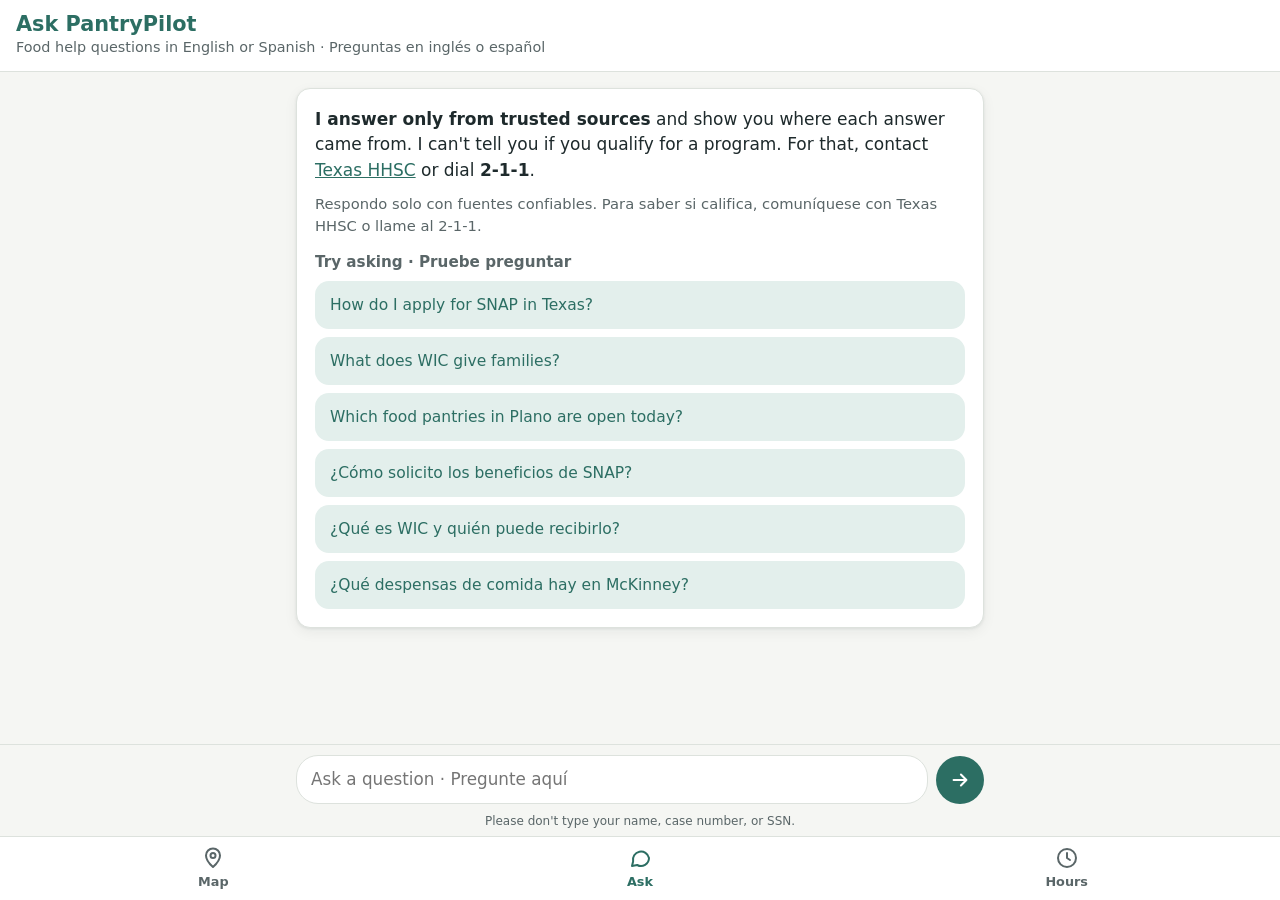
==== frontend/ask.html @ 0545ffb8 "PantryPilot AI evaluation" ====
<!DOCTYPE html>
<html lang="en">
<head>
  <meta charset="UTF-8">
  <meta name="viewport" content="width=device-width, initial-scale=1">
  <title>Ask · PantryPilot</title>
  <meta name="description" content="Ask questions about SNAP, WIC, school meals, and food pantries in English or Spanish.">
  <link rel="icon" href="data:image/svg+xml,%3Csvg xmlns='http://www.w3.org/2000/svg' viewBox='0 0 32 32'%3E%3Ccircle cx='16' cy='16' r='14' fill='%232c6e63'/%3E%3Ccircle cx='16' cy='16' r='6' fill='white'/%3E%3C/svg%3E">
  <link rel="stylesheet" href="style.css">
  <link rel="stylesheet" href="ask.css">
</head>
<body class="ask-page">
  <header class="topbar">
    <div class="brand">
      <h1>Ask PantryPilot</h1>
      <p>Food help questions in English or Spanish · Preguntas en inglés o español</p>
    </div>
  </header>

  <main class="chat">
    <section class="card intro" id="intro">
      <p><strong>I answer only from trusted sources</strong> and show you where each answer came from.
        I can't tell you if you qualify for a program. For that, contact
        <a href="https://www.yourtexasbenefits.com" target="_blank" rel="noopener">Texas HHSC</a> or dial <strong>2-1-1</strong>.</p>
      <p lang="es" class="intro-es">Respondo solo con fuentes confiables. Para saber si califica, comuníquese con Texas HHSC o llame al 2-1-1.</p>

      <h2>Try asking · Pruebe preguntar</h2>
      <div class="starters">
        <button type="button" class="starter">How do I apply for SNAP in Texas?</button>
        <button type="button" class="starter">What does WIC give families?</button>
        <button type="button" class="starter">Which food pantries in Plano are open today?</button>
        <button type="button" class="starter" lang="es">¿Cómo solicito los beneficios de SNAP?</button>
        <button type="button" class="starter" lang="es">¿Qué es WIC y quién puede recibirlo?</button>
        <button type="button" class="starter" lang="es">¿Qué despensas de comida hay en McKinney?</button>
      </div>
    </section>

    <ol id="messages" class="messages" role="log" aria-live="polite" aria-label="Conversation"></ol>
  </main>

  <form id="composer" class="composer">
    <label for="question" class="visually-hidden">Your question</label>
    <textarea id="question" rows="1" maxlength="500" required
              placeholder="Ask a question · Pregunte aquí"></textarea>
    <button type="submit" id="send" class="send" aria-label="Send question">
      <svg viewBox="0 0 24 24" fill="none" stroke="currentColor" stroke-width="2.2" stroke-linecap="round" stroke-linejoin="round" aria-hidden="true"><path d="M5 12h14M13 6l6 6-6 6"/></svg>
    </button>
    <p class="composer-note">Please don't type your name, case number, or SSN.</p>
  </form>

  <nav class="bottom-nav" aria-label="Main">
    <a href="/">
      <svg viewBox="0 0 24 24" fill="none" stroke="currentColor" stroke-width="2" stroke-linecap="round" stroke-linejoin="round" aria-hidden="true"><path d="M12 21s-7-6.2-7-11.5a7 7 0 0 1 14 0C19 14.8 12 21 12 21z"/><circle cx="12" cy="9.5" r="2.5"/></svg>
      Map
    </a>
    <a href="ask.html" aria-current="page">
      <svg viewBox="0 0 24 24" fill="none" stroke="currentColor" stroke-width="2" stroke-linecap="round" stroke-linejoin="round" aria-hidden="true"><path d="M21 12a8 8 0 0 1-11.8 7L4 20l1.1-4.6A8 8 0 1 1 21 12z"/></svg>
      Ask
    </a>
    <a href="hours.html">
      <svg viewBox="0 0 24 24" fill="none" stroke="currentColor" stroke-width="2" stroke-linecap="round" stroke-linejoin="round" aria-hidden="true"><circle cx="12" cy="12" r="9"/><path d="M12 7v5l3 2"/></svg>
      Hours
    </a>
  </nav>

  <script src="ask.js"></script>
</body>
</html>
---- frontend/style.css ----
/* PantryPilot: mobile-first. Base styles are for phones; wider screens are at the bottom. */

:root {
  --bg: #f5f6f3;
  --surface: #ffffff;
  --text: #1e2a2c;
  --muted: #5a6668;
  --border: #dde2dd;
  --accent: #2c6e63;        /* calm teal for buttons and links */
  --accent-soft: #e3efec;

  /* Status colors: used for pins, dots, and labels */
  --open: #2e9b5f;
  --later: #e2a524;
  --appointment: #3a76c4;
  --closed: #8b9398;
  --unknown: #ffffff;

  --radius: 14px;
  --tap: 48px;              /* minimum size for anything you tap */
  --shadow: 0 1px 3px rgba(20, 35, 35, 0.08), 0 4px 14px rgba(20, 35, 35, 0.06);
}

* { box-sizing: border-box; }

/* The `hidden` attribute must win over any `display:` rule below. */
[hidden] { display: none !important; }

body {
  margin: 0;
  background: var(--bg);
  color: var(--text);
  font: 17px/1.5 system-ui, -apple-system, "Segoe UI", Roboto, sans-serif;
}

a { color: var(--accent); }

h1, h2, h3 { line-height: 1.2; margin: 0; }

.visually-hidden {
  position: absolute; width: 1px; height: 1px; overflow: hidden;
  clip: rect(0 0 0 0); white-space: nowrap;
}

:focus-visible { outline: 3px solid var(--accent); outline-offset: 2px; }

/* ---------- top bar ---------- */

.topbar {
  position: sticky; top: 0; z-index: 1000;   /* stays above the Leaflet map */
  background: var(--surface);
  border-bottom: 1px solid var(--border);
  padding: 12px 16px;
  display: grid; gap: 10px;
  grid-template-columns: minmax(0, 1fr);   /* lets rows shrink to the phone's width */
}

.brand h1 { font-size: 1.3rem; color: var(--accent); }
.brand p { margin: 0; font-size: 0.9rem; color: var(--muted); }

.search { display: flex; gap: 8px; }

.search input {
  flex: 1; min-width: 0;
  height: var(--tap);
  padding: 0 14px;
  font-size: 1.05rem;         /* 16px+ stops iPhones from zooming in on focus */
  border: 1.5px solid var(--border);
  border-radius: var(--radius);
  background: var(--surface);
  color: var(--text);
}
.search input:focus { border-color: var(--accent); outline: none; box-shadow: 0 0 0 3px var(--accent-soft); }

.btn {
  height: var(--tap);
  padding: 0 14px;
  font: inherit; font-weight: 600;
  border: 1.5px solid var(--border);
  border-radius: var(--radius);
  background: var(--surface);
  color: var(--text);
  cursor: pointer;
  white-space: nowrap;
}
.btn:hover { border-color: var(--accent); }
.btn-primary { background: var(--accent); border-color: var(--accent); color: #fff; }
.btn-primary:hover { background: #245c53; }

.filters {
  display: flex; gap: 8px;
  overflow-x: auto;                 /* chips scroll sideways on small phones */
  scrollbar-width: none;
  margin: 0 -16px; padding: 2px 16px;
}
.filters::-webkit-scrollbar { display: none; }

.chip {
  flex: none;
  min-height: 44px;
  padding: 0 16px;
  font: inherit; font-size: 0.95rem; font-weight: 600;
  border: 1.5px solid var(--border);
  border-radius: 999px;
  background: var(--surface);
  color: var(--text);
  cursor: pointer;
}
.chip[aria-pressed="true"] {
  background: var(--accent-soft);
  border-color: var(--accent);
  color: var(--accent);
}
.chip[aria-pressed="true"]::before { content: "✓ "; }

/* ---------- map ---------- */

/* `isolation` keeps Leaflet's own z-index layers inside the map,
   so they can't float over the sticky top bar when you scroll. */
.map-wrap { position: relative; isolation: isolate; }

#map {
  height: 45vh;
  min-height: 280px;
  background: #e8ebe6;
}

.legend {
  position: absolute; left: 10px; bottom: 10px; z-index: 500;
  list-style: none; margin: 0; padding: 8px 10px;
  background: rgba(255, 255, 255, 0.95);
  border-radius: 10px;
  box-shadow: var(--shadow);
  font-size: 0.8rem;
  display: grid; grid-template-columns: auto auto; gap: 2px 12px;
}
.legend li { display: flex; align-items: center; gap: 6px; }

.dot {
  display: inline-block; flex: none;
  width: 12px; height: 12px; border-radius: 50%;
  border: 2px solid rgba(0, 0, 0, 0.15);
}
.dot.open { background: var(--open); }
.dot.later_today { background: var(--later); }
.dot.appointment { background: var(--appointment); }
.dot.closed { background: var(--closed); }
.dot.unknown { background: var(--unknown); border: 2px dashed var(--closed); }

/* ---------- sidebar: message, details card, list ---------- */

.sidebar { padding: 16px; display: grid; gap: 14px; align-content: start; }

.message:empty { display: none; }
.message {
  margin: 0; padding: 12px 14px;
  background: #fff7e6; border: 1px solid #f0d9a8; border-radius: var(--radius);
}

.card {
  background: var(--surface);
  border: 1px solid var(--border);
  border-radius: var(--radius);
  box-shadow: var(--shadow);
}

.details { padding: 18px; display: grid; gap: 14px; scroll-margin-top: 200px; }
.details:focus { outline: none; }

.details-head { display: flex; justify-content: space-between; align-items: start; gap: 12px; }
.details h3 { font-size: 1.25rem; }
.details .address { margin: 4px 0 0; color: var(--muted); }

.close {
  flex: none;
  width: var(--tap); height: var(--tap);
  margin: -8px -8px 0 0;
  border: none; border-radius: 50%;
  background: transparent; color: var(--muted);
  font-size: 1.6rem; line-height: 1; cursor: pointer;
}
.close:hover { background: var(--bg); }

.details h4 {
  margin: 0 0 4px;
  font-size: 0.8rem; text-transform: uppercase; letter-spacing: 0.05em;
  color: var(--muted);
}
.details ul { margin: 0; padding-left: 20px; }
.details p { margin: 0; }
.listed-as { color: var(--muted); font-size: 0.92rem; margin-top: 4px !important; }

.actions { display: grid; grid-template-columns: 1fr 1fr; gap: 10px; }
.actions .btn {
  display: flex; align-items: center; justify-content: center;
  height: 52px; text-decoration: none;
}
.actions .btn:only-child { grid-column: 1 / -1; }

.verified { font-size: 0.88rem; color: var(--muted); }

.status {
  display: inline-flex; align-items: center; gap: 6px;
  font-size: 0.88rem; font-weight: 600;
}

.list-heading { display: flex; align-items: baseline; gap: 8px; font-size: 1.1rem; margin-top: 4px; }
.count { color: var(--muted); font-weight: 400; font-size: 0.95rem; }

.list { list-style: none; margin: 0; padding: 0; display: grid; gap: 10px; }

.list-item {
  width: 100%;
  display: grid; grid-template-columns: 1fr auto; gap: 4px 12px;
  padding: 14px 16px;
  text-align: left; font: inherit; color: inherit;
  background: var(--surface);
  border: 1.5px solid var(--border);
  border-radius: var(--radius);
  cursor: pointer;
}
.list-item:hover { border-color: var(--accent); }
.list-item[aria-current="true"] { border-color: var(--accent); background: var(--accent-soft); }
.list-item .name { font-weight: 600; }
.list-item .distance { font-weight: 600; color: var(--accent); white-space: nowrap; }
.list-item .sub { grid-column: 1 / -1; font-size: 0.9rem; color: var(--muted); }
.list-item .status { grid-column: 1 / -1; }

.empty { color: var(--muted); padding: 8px 0; }

.footnote { font-size: 0.8rem; color: var(--muted); margin: 8px 0 24px; }

/* ---------- wider screens: map on the left, list on the right ---------- */

@media (min-width: 900px) {
  /* Map page = top bar + map/list + nav. The layout takes whatever height is left,
     so it still fits if the top bar grows (e.g. filter chips wrap to 2 lines). */
  body.map-page { height: 100vh; display: flex; flex-direction: column; padding-bottom: 0; }
  .layout { flex: 1; min-height: 0; }

  .map-page .topbar {
    grid-template-columns: auto minmax(320px, 440px) 1fr;
    align-items: center; gap: 20px;
    padding: 12px 20px;
  }
  .filters { margin: 0; padding: 2px 0; flex-wrap: wrap; }

  .layout {
    display: grid;
    grid-template-columns: 1fr 420px;
  }
  #map { height: 100%; }
  .sidebar { overflow-y: auto; border-left: 1px solid var(--border); }
}

/* ---------- bottom navigation (every page) ---------- */

/* Phones: fixed to the bottom of the screen, where thumbs reach.
   The body gets matching padding so the nav never covers content. */
body { padding-bottom: calc(64px + env(safe-area-inset-bottom)); }

.bottom-nav {
  position: fixed; left: 0; right: 0; bottom: 0; z-index: 1100;
  display: grid; grid-template-columns: repeat(3, 1fr);
  height: calc(64px + env(safe-area-inset-bottom));
  padding-bottom: env(safe-area-inset-bottom);   /* room for the iPhone home bar */
  background: var(--surface);
  border-top: 1px solid var(--border);
}

.bottom-nav a {
  display: flex; flex-direction: column; align-items: center; justify-content: center; gap: 2px;
  font-size: 0.8rem; font-weight: 600;
  color: var(--muted);
  text-decoration: none;
}
.bottom-nav svg { width: 24px; height: 24px; }
.bottom-nav a[aria-current="page"] { color: var(--accent); }
.bottom-nav a:hover { color: var(--accent); }

/* Map page on desktop: the nav sits in the page flow under the map instead. */
@media (min-width: 900px) {
  .map-page .bottom-nav { position: static; flex: none; }
}

/* ---------- simple single-column pages (Hours, Ask) ---------- */

.page {
  max-width: 640px;
  margin: 0 auto;
  padding: 16px;
  display: grid; gap: 16px;
}
.page .card { padding: 18px; }
.page h2 { font-size: 1.1rem; margin-bottom: 12px; }
---- frontend/ask.css ----
/* Ask page: a simple chat. Shared colors, top bar, and bottom nav come from style.css. */

/* Room at the bottom for the composer (~92px) + the bottom nav (64px). */
.ask-page { padding-bottom: calc(160px + env(safe-area-inset-bottom)); }

.chat {
  max-width: 720px;
  margin: 0 auto;
  padding: 16px;
  display: grid; gap: 16px;
}

/* ---------- intro + starter questions ---------- */

.intro { padding: 18px; display: grid; gap: 10px; }
.intro p { margin: 0; }
.intro-es { color: var(--muted); font-size: 0.92rem; }
.intro h2 { font-size: 0.95rem; margin-top: 6px; color: var(--muted); font-weight: 600; }

.starters { display: grid; gap: 8px; }
.starter {
  min-height: var(--tap);
  padding: 10px 14px;
  text-align: left;
  font: inherit; font-size: 0.97rem;
  color: var(--accent);
  background: var(--accent-soft);
  border: 1.5px solid transparent;
  border-radius: var(--radius);
  cursor: pointer;
}
.starter:hover { border-color: var(--accent); }

/* ---------- messages ---------- */

.messages { list-style: none; margin: 0; padding: 0; display: grid; gap: 12px; }

.msg { display: flex; }
.msg.user { justify-content: flex-end; }

.bubble {
  max-width: 88%;
  padding: 12px 15px;
  border-radius: 18px;
  white-space: pre-line;      /* keep the line breaks in answers */
  overflow-wrap: anywhere;
}
.user .bubble { background: var(--accent); color: #fff; border-bottom-right-radius: 6px; }
.assistant .bubble {
  background: var(--surface);
  border: 1px solid var(--border);
  border-bottom-left-radius: 6px;
  box-shadow: var(--shadow);
}
.error .bubble { background: #fff7e6; border: 1px solid #f0d9a8; }

.sources {
  margin: 12px 0 0; padding: 10px 0 0;
  border-top: 1px solid var(--border);
  list-style: none;
  display: grid; gap: 6px;
  white-space: normal;
  font-size: 0.88rem;
}
.sources-label { font-size: 0.75rem; font-weight: 700; text-transform: uppercase; letter-spacing: 0.05em; color: var(--muted); }
.sources a { display: inline-flex; gap: 6px; align-items: baseline; }
.sources .num {
  flex: none;
  display: inline-grid; place-items: center;
  width: 20px; height: 20px; border-radius: 50%;
  background: var(--accent-soft); color: var(--accent);
  font-size: 0.75rem; font-weight: 700;
}

/* "Looking through sources…" dots */
.thinking { display: inline-flex; gap: 5px; padding: 4px 0; }
.thinking span {
  width: 8px; height: 8px; border-radius: 50%;
  background: var(--muted);
  animation: blink 1.2s infinite ease-in-out;
}
.thinking span:nth-child(2) { animation-delay: 0.2s; }
.thinking span:nth-child(3) { animation-delay: 0.4s; }
@keyframes blink { 0%, 80%, 100% { opacity: 0.25; } 40% { opacity: 1; } }
@media (prefers-reduced-motion: reduce) { .thinking span { animation: none; opacity: 0.6; } }

/* ---------- composer (sits just above the bottom nav) ---------- */

.composer {
  position: fixed; left: 0; right: 0; z-index: 1050;
  bottom: calc(64px + env(safe-area-inset-bottom));
  display: grid; grid-template-columns: 1fr auto; gap: 8px; align-items: end;
  padding: 10px max(16px, calc((100vw - 720px) / 2 + 16px)) 6px;
  background: var(--bg);
  border-top: 1px solid var(--border);
}
.composer textarea {
  resize: none;
  overflow-y: hidden;          /* ask.js turns scrolling on only past max-height */
  min-height: var(--tap); max-height: 140px;
  padding: 12px 14px;
  font: inherit; font-size: 1.05rem; line-height: 1.35;
  color: var(--text);
  background: var(--surface);
  border: 1.5px solid var(--border);
  border-radius: 22px;
}
.composer textarea:focus { outline: none; border-color: var(--accent); box-shadow: 0 0 0 3px var(--accent-soft); }

.send {
  width: var(--tap); height: var(--tap);
  display: grid; place-items: center;
  border: none; border-radius: 50%;
  background: var(--accent); color: #fff;
  cursor: pointer;
}
.send svg { width: 22px; height: 22px; }
.send:disabled { opacity: 0.5; cursor: wait; }

.composer-note { grid-column: 1 / -1; margin: 0; font-size: 0.75rem; color: var(--muted); text-align: center; }
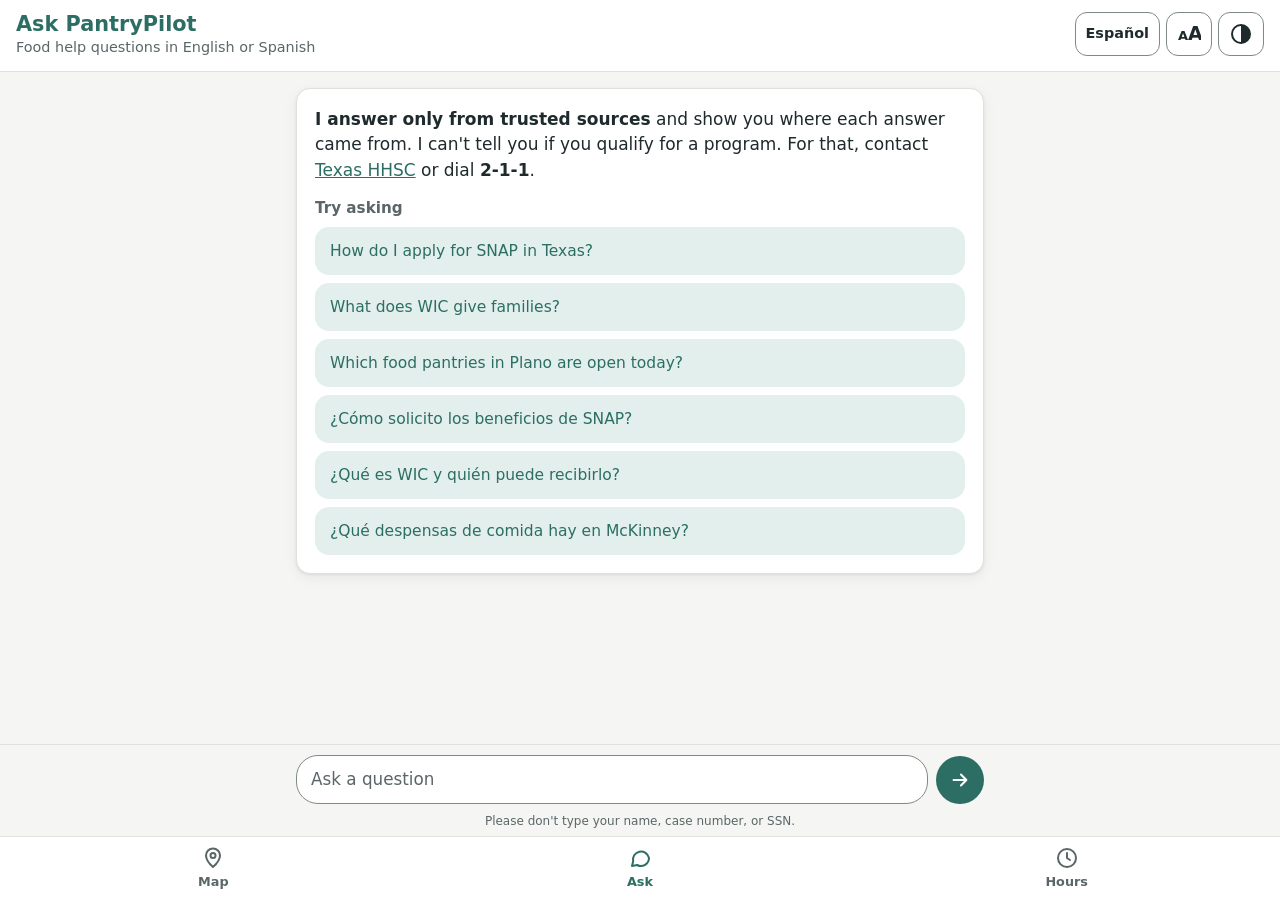
==== commit 863a7d68: "PantryPilot competition submission Co-Authored-By: Claude Opus 5.5 <noreply@anthropic.com>" ====
--- a/frontend/ask.html
+++ b/frontend/ask.html
@@ -3,63 +3,62 @@
 <head>
   <meta charset="UTF-8">
   <meta name="viewport" content="width=device-width, initial-scale=1">
-  <title>Ask · PantryPilot</title>
+  <title data-i18n="ask.pageTitle">Ask · PantryPilot</title>
   <meta name="description" content="Ask questions about SNAP, WIC, school meals, and food pantries in English or Spanish.">
-  <link rel="icon" href="data:image/svg+xml,%3Csvg xmlns='http://www.w3.org/2000/svg' viewBox='0 0 32 32'%3E%3Ccircle cx='16' cy='16' r='14' fill='%232c6e63'/%3E%3Ccircle cx='16' cy='16' r='6' fill='white'/%3E%3C/svg%3E">
+  <meta name="theme-color" content="#2c6e63">
+  <link rel="manifest" href="manifest.json">
+  <link rel="icon" href="icons/icon.svg" type="image/svg+xml">
+  <link rel="apple-touch-icon" href="icons/apple-touch-icon.png">
   <link rel="stylesheet" href="style.css">
   <link rel="stylesheet" href="ask.css">
+  <script src="i18n.js"></script>
+  <script src="settings.js"></script>
 </head>
 <body class="ask-page">
   <header class="topbar">
-    <div class="brand">
-      <h1>Ask PantryPilot</h1>
-      <p>Food help questions in English or Spanish · Preguntas en inglés o español</p>
+    <div class="brand-row">
+      <div class="brand">
+        <h1 data-i18n="ask.title">Ask PantryPilot</h1>
+        <p data-i18n="ask.tagline">Food help questions in English or Spanish</p>
+      </div>
+      <div id="prefs" class="prefs"></div>
     </div>
   </header>
 
-  <main class="chat">
-    <section class="card intro" id="intro">
-      <p><strong>I answer only from trusted sources</strong> and show you where each answer came from.
-        I can't tell you if you qualify for a program. For that, contact
-        <a href="https://www.yourtexasbenefits.com" target="_blank" rel="noopener">Texas HHSC</a> or dial <strong>2-1-1</strong>.</p>
-      <p lang="es" class="intro-es">Respondo solo con fuentes confiables. Para saber si califica, comuníquese con Texas HHSC o llame al 2-1-1.</p>
+  <main class="chat" id="main">
+    <section class="card intro" id="intro" aria-labelledby="try-asking">
+      <p data-i18n-html="ask.intro"><strong>I answer only from trusted sources</strong> and show you where each answer came from.</p>
 
-      <h2>Try asking · Pruebe preguntar</h2>
-      <div class="starters">
-        <button type="button" class="starter">How do I apply for SNAP in Texas?</button>
-        <button type="button" class="starter">What does WIC give families?</button>
-        <button type="button" class="starter">Which food pantries in Plano are open today?</button>
-        <button type="button" class="starter" lang="es">¿Cómo solicito los beneficios de SNAP?</button>
-        <button type="button" class="starter" lang="es">¿Qué es WIC y quién puede recibirlo?</button>
-        <button type="button" class="starter" lang="es">¿Qué despensas de comida hay en McKinney?</button>
-      </div>
+      <h2 id="try-asking" data-i18n="ask.tryAsking">Try asking</h2>
+      <div class="starters" id="starters"></div>
     </section>
 
-    <ol id="messages" class="messages" role="log" aria-live="polite" aria-label="Conversation"></ol>
+    <ol id="messages" class="messages" role="log" aria-live="polite" aria-label="Conversation"
+        data-i18n-attr="aria-label:ask.conversation"></ol>
   </main>
 
   <form id="composer" class="composer">
-    <label for="question" class="visually-hidden">Your question</label>
-    <textarea id="question" rows="1" maxlength="500" required
-              placeholder="Ask a question · Pregunte aquí"></textarea>
-    <button type="submit" id="send" class="send" aria-label="Send question">
+    <label for="question" class="visually-hidden" data-i18n="ask.questionLabel">Your question</label>
+    <textarea id="question" rows="1" maxlength="500" required aria-describedby="composer-note"
+              placeholder="Ask a question" data-i18n-attr="placeholder:ask.placeholder"></textarea>
+    <button type="submit" id="send" class="send" aria-label="Send question" data-i18n-attr="aria-label:ask.send; title:ask.send">
       <svg viewBox="0 0 24 24" fill="none" stroke="currentColor" stroke-width="2.2" stroke-linecap="round" stroke-linejoin="round" aria-hidden="true"><path d="M5 12h14M13 6l6 6-6 6"/></svg>
     </button>
-    <p class="composer-note">Please don't type your name, case number, or SSN.</p>
+    <p class="composer-note" id="composer-note" data-i18n="ask.note">Please don't type your name, case number, or SSN.</p>
   </form>
 
-  <nav class="bottom-nav" aria-label="Main">
+  <nav class="bottom-nav" aria-label="Main" data-i18n-attr="aria-label:nav.label">
     <a href="/">
       <svg viewBox="0 0 24 24" fill="none" stroke="currentColor" stroke-width="2" stroke-linecap="round" stroke-linejoin="round" aria-hidden="true"><path d="M12 21s-7-6.2-7-11.5a7 7 0 0 1 14 0C19 14.8 12 21 12 21z"/><circle cx="12" cy="9.5" r="2.5"/></svg>
-      Map
+      <span data-i18n="nav.map">Map</span>
     </a>
     <a href="ask.html" aria-current="page">
       <svg viewBox="0 0 24 24" fill="none" stroke="currentColor" stroke-width="2" stroke-linecap="round" stroke-linejoin="round" aria-hidden="true"><path d="M21 12a8 8 0 0 1-11.8 7L4 20l1.1-4.6A8 8 0 1 1 21 12z"/></svg>
-      Ask
+      <span data-i18n="nav.ask">Ask</span>
     </a>
     <a href="hours.html">
       <svg viewBox="0 0 24 24" fill="none" stroke="currentColor" stroke-width="2" stroke-linecap="round" stroke-linejoin="round" aria-hidden="true"><circle cx="12" cy="12" r="9"/><path d="M12 7v5l3 2"/></svg>
-      Hours
+      <span data-i18n="nav.hours">Hours</span>
     </a>
   </nav>
 
--- a/frontend/style.css
+++ b/frontend/style.css
@@ -5,15 +5,19 @@
   --surface: #ffffff;
   --text: #1e2a2c;
   --muted: #5a6668;
-  --border: #dde2dd;
+  --border: #dde2dd;         /* decorative lines (cards, dividers) */
+  --control-border: #7f8a87; /* outlines of things you type in or tap: 3:1 contrast (WCAG 1.4.11) */
   --accent: #2c6e63;        /* calm teal for buttons and links */
   --accent-soft: #e3efec;
-
-  /* Status colors: used for pins, dots, and labels */
+  --error: #b3261e;
+  --notice-bg: #fff7e6;
+  --notice-border: #c27c0e;
+
+  /* Status colors: used for pins, dots, and labels. Each is 3:1+ against white. */
   --open: #2e9b5f;
-  --later: #e2a524;
+  --later: #c27c0e;
   --appointment: #3a76c4;
-  --closed: #8b9398;
+  --closed: #737c83;
   --unknown: #ffffff;
 
   --radius: 14px;
@@ -26,12 +30,17 @@
 /* The `hidden` attribute must win over any `display:` rule below. */
 [hidden] { display: none !important; }
 
+/* All sizes use rem, so "Larger text" only has to change this one number. */
+html { font-size: 100%; }
+
 body {
   margin: 0;
   background: var(--bg);
   color: var(--text);
-  font: 17px/1.5 system-ui, -apple-system, "Segoe UI", Roboto, sans-serif;
-}
+  font: 1.0625rem/1.5 system-ui, -apple-system, "Segoe UI", Roboto, sans-serif;
+}
+
+::placeholder { color: var(--muted); opacity: 1; }
 
 a { color: var(--accent); }
 
@@ -65,7 +74,7 @@
   height: var(--tap);
   padding: 0 14px;
   font-size: 1.05rem;         /* 16px+ stops iPhones from zooming in on focus */
-  border: 1.5px solid var(--border);
+  border: 1.5px solid var(--control-border);
   border-radius: var(--radius);
   background: var(--surface);
   color: var(--text);
@@ -76,7 +85,7 @@
   height: var(--tap);
   padding: 0 14px;
   font: inherit; font-weight: 600;
-  border: 1.5px solid var(--border);
+  border: 1.5px solid var(--control-border);
   border-radius: var(--radius);
   background: var(--surface);
   color: var(--text);
@@ -85,7 +94,7 @@
 }
 .btn:hover { border-color: var(--accent); }
 .btn-primary { background: var(--accent); border-color: var(--accent); color: #fff; }
-.btn-primary:hover { background: #245c53; }
+.btn-primary:hover { filter: brightness(0.88); }
 
 .filters {
   display: flex; gap: 8px;
@@ -100,7 +109,7 @@
   min-height: 44px;
   padding: 0 16px;
   font: inherit; font-size: 0.95rem; font-weight: 600;
-  border: 1.5px solid var(--border);
+  border: 1.5px solid var(--control-border);
   border-radius: 999px;
   background: var(--surface);
   color: var(--text);
@@ -154,7 +163,7 @@
 .message:empty { display: none; }
 .message {
   margin: 0; padding: 12px 14px;
-  background: #fff7e6; border: 1px solid #f0d9a8; border-radius: var(--radius);
+  background: var(--notice-bg); border: 1.5px solid var(--notice-border); border-radius: var(--radius);
 }
 
 .card {
@@ -215,7 +224,7 @@
   padding: 14px 16px;
   text-align: left; font: inherit; color: inherit;
   background: var(--surface);
-  border: 1.5px solid var(--border);
+  border: 1.5px solid var(--control-border);
   border-radius: var(--radius);
   cursor: pointer;
 }
@@ -293,3 +302,77 @@
 }
 .page .card { padding: 18px; }
 .page h2 { font-size: 1.1rem; margin-bottom: 12px; }
+
+/* ---------- top-bar layout: title on the left, display settings on the right ---------- */
+
+/* If the title gets too narrow (larger text, longer Spanish words), the buttons wrap below it. */
+.brand-row { display: flex; flex-wrap: wrap; justify-content: space-between; align-items: flex-start; gap: 10px 12px; }
+.brand-row .brand { min-width: 0; flex: 1 1 9rem; }
+
+.prefs { display: flex; gap: 6px; flex: none; }
+.pref {
+  min-width: 44px; height: 44px;           /* 44px+ touch targets */
+  padding: 0 10px;
+  display: inline-flex; align-items: center; justify-content: center;
+  font: inherit; font-size: 0.9rem; font-weight: 700;
+  color: var(--text);
+  background: var(--surface);
+  border: 1.5px solid var(--control-border);
+  border-radius: 12px;
+  cursor: pointer;
+}
+.pref svg { width: 24px; height: 24px; }
+.pref:hover { border-color: var(--accent); }
+.pref[aria-pressed="true"] { background: var(--accent); border-color: var(--accent); color: #fff; }
+
+/* ---------- keyboard ---------- */
+
+/* Hidden until a keyboard user presses Tab; then it appears at the top of the page. */
+.skip-link {
+  position: absolute; left: 8px; top: -100px; z-index: 3000;
+  padding: 12px 16px;
+  background: var(--accent); color: #fff;
+  font-weight: 700; text-decoration: none;
+  border-radius: 10px;
+}
+.skip-link:focus { top: 8px; }
+
+/* <main> receives focus from the skip link; no outline needed for that. */
+main:focus { outline: none; }
+
+/* ---------- larger text ---------- */
+
+html.large-text { font-size: 125%; }
+html.large-text .ask-page { padding-bottom: calc(190px + env(safe-area-inset-bottom)); }
+
+/* ---------- high contrast (every text pair is 7:1 or better: WCAG AAA) ---------- */
+
+html.high-contrast {
+  --bg: #ffffff;
+  --surface: #ffffff;
+  --text: #000000;
+  --muted: #2b3133;
+  --border: #000000;
+  --control-border: #000000;
+  --accent: #0a4a40;
+  --accent-soft: #d7ece7;
+  --error: #8c1d18;
+  --notice-bg: #ffffff;
+  --notice-border: #000000;
+  --open: #11663a;
+  --later: #8a5300;
+  --appointment: #1b4a8c;
+  --closed: #3f474b;
+  --shadow: none;
+}
+html.high-contrast a { text-decoration: underline; text-decoration-thickness: 2px; }
+html.high-contrast .card,
+html.high-contrast .list-item,
+html.high-contrast .assistant .bubble,
+html.high-contrast .legend { border: 2px solid #000; }
+html.high-contrast .topbar,
+html.high-contrast .bottom-nav { border-color: #000; border-width: 2px; }
+html.high-contrast .dot { border: 2px solid #000; }
+html.high-contrast .dot.unknown { border-style: dashed; }
+/* A two-color focus ring shows up on both light and dark backgrounds. */
+html.high-contrast :focus-visible { outline: 4px solid #000; outline-offset: 2px; box-shadow: 0 0 0 7px #ffd400; }
--- a/frontend/ask.css
+++ b/frontend/ask.css
@@ -52,7 +52,7 @@
   border-bottom-left-radius: 6px;
   box-shadow: var(--shadow);
 }
-.error .bubble { background: #fff7e6; border: 1px solid #f0d9a8; }
+.error .bubble { background: var(--notice-bg); border: 1.5px solid var(--notice-border); }
 
 .sources {
   margin: 12px 0 0; padding: 10px 0 0;
@@ -102,7 +102,7 @@
   font: inherit; font-size: 1.05rem; line-height: 1.35;
   color: var(--text);
   background: var(--surface);
-  border: 1.5px solid var(--border);
+  border: 1.5px solid var(--control-border);
   border-radius: 22px;
 }
 .composer textarea:focus { outline: none; border-color: var(--accent); box-shadow: 0 0 0 3px var(--accent-soft); }
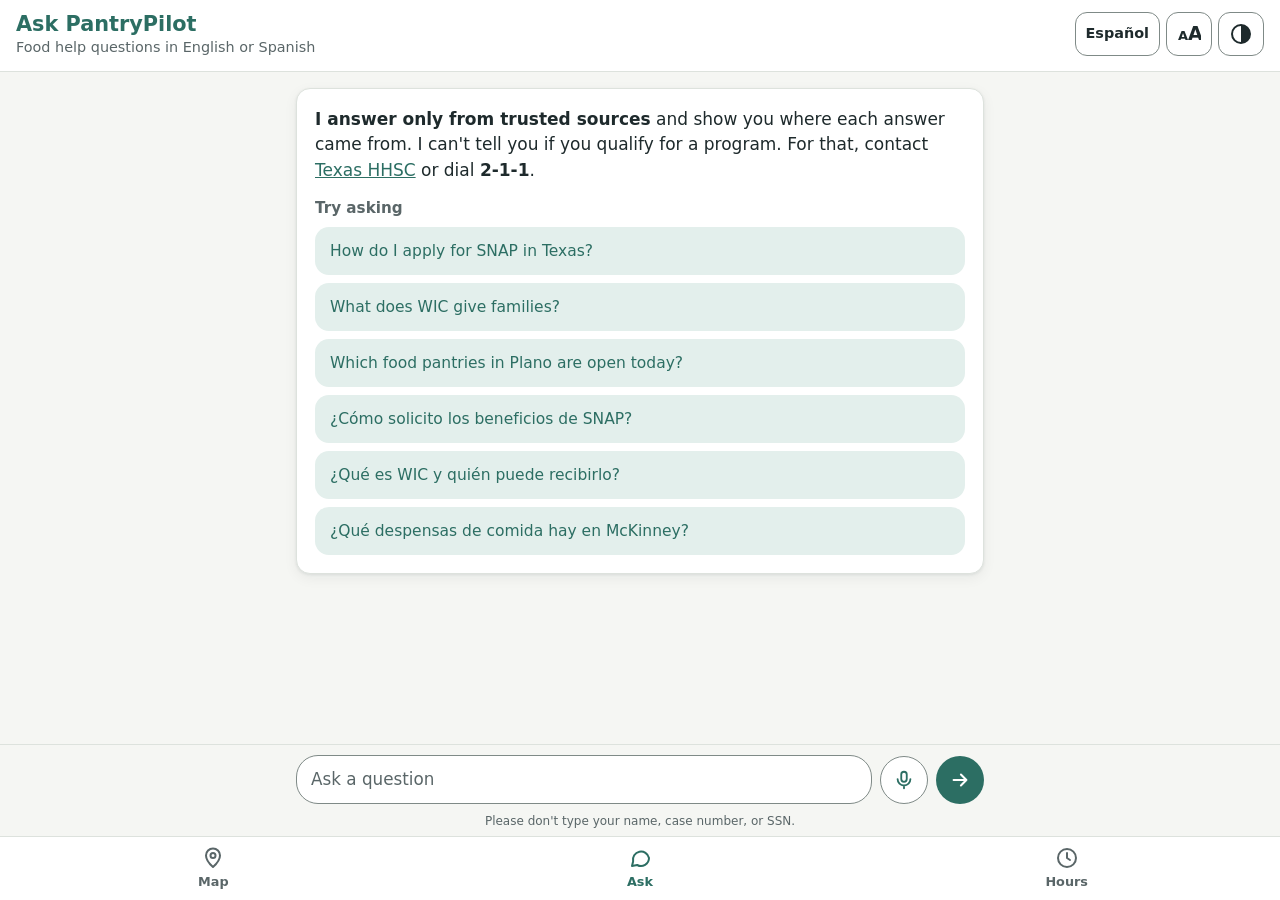
==== commit 59b95c6e: "Ask: follow-ups, pantry Call/Directions, suggested questions, voice and read-aloud Ideas from Simpli" ====
--- a/frontend/ask.html
+++ b/frontend/ask.html
@@ -41,10 +41,15 @@
     <label for="question" class="visually-hidden" data-i18n="ask.questionLabel">Your question</label>
     <textarea id="question" rows="1" maxlength="500" required aria-describedby="composer-note"
               placeholder="Ask a question" data-i18n-attr="placeholder:ask.placeholder"></textarea>
+    <button type="button" id="voice" class="voice" hidden aria-pressed="false"
+            aria-describedby="voice-note" data-i18n-attr="aria-label:ask.voice; title:ask.voice">
+      <svg viewBox="0 0 24 24" fill="none" stroke="currentColor" stroke-width="2" stroke-linecap="round" stroke-linejoin="round" aria-hidden="true"><rect x="9" y="3" width="6" height="11" rx="3"/><path d="M5 11a7 7 0 0 0 14 0M12 18v3"/></svg>
+    </button>
     <button type="submit" id="send" class="send" aria-label="Send question" data-i18n-attr="aria-label:ask.send; title:ask.send">
       <svg viewBox="0 0 24 24" fill="none" stroke="currentColor" stroke-width="2.2" stroke-linecap="round" stroke-linejoin="round" aria-hidden="true"><path d="M5 12h14M13 6l6 6-6 6"/></svg>
     </button>
     <p class="composer-note" id="composer-note" data-i18n="ask.note">Please don't type your name, case number, or SSN.</p>
+    <p class="visually-hidden" id="voice-note" data-i18n="ask.voiceNote">Voice typing uses your browser's speech service.</p>
   </form>
 
   <nav class="bottom-nav" aria-label="Main" data-i18n-attr="aria-label:nav.label">
--- a/frontend/ask.css
+++ b/frontend/ask.css
@@ -89,7 +89,7 @@
 .composer {
   position: fixed; left: 0; right: 0; z-index: 1050;
   bottom: calc(64px + env(safe-area-inset-bottom));
-  display: grid; grid-template-columns: 1fr auto; gap: 8px; align-items: end;
+  display: grid; grid-template-columns: 1fr auto auto; gap: 8px; align-items: end;
   padding: 10px max(16px, calc((100vw - 720px) / 2 + 16px)) 6px;
   background: var(--bg);
   border-top: 1px solid var(--border);
@@ -118,3 +118,65 @@
 .send:disabled { opacity: 0.5; cursor: wait; }
 
 .composer-note { grid-column: 1 / -1; margin: 0; font-size: 0.75rem; color: var(--muted); text-align: center; }
+
+/* ---------- inline citations, official quotes, "How I found this" ---------- */
+
+.cite {
+  display: inline-grid; place-items: center;
+  min-width: 1.35em; height: 1.35em; padding: 0 0.3em; margin: 0 0.1em;
+  vertical-align: 0.15em;
+  font-size: 0.72em; font-weight: 700; text-decoration: none;
+  color: var(--accent); background: var(--accent-soft);
+  border-radius: 999px;
+}
+.cite:hover, .cite:focus-visible { background: var(--accent); color: #fff; }
+
+.sources li { scroll-margin-top: 120px; }
+.sources li:target { outline: 2px solid var(--accent); outline-offset: 3px; border-radius: 6px; }
+.quote {
+  margin: 4px 0 2px 26px; padding-left: 10px;
+  border-left: 3px solid var(--control-border);
+  color: var(--muted); font-size: 0.85rem; font-style: italic;
+  white-space: normal;
+}
+
+.how-found { margin-top: 10px; font-size: 0.85rem; color: var(--muted); white-space: normal; }
+.how-found summary { cursor: pointer; font-weight: 600; min-height: 32px; display: flex; align-items: center; }
+.how-found ul { margin: 4px 0 0; padding-left: 18px; }
+
+/* ---------- pantry actions, suggestions, listen, voice ---------- */
+
+.card-actions { display: flex; gap: 8px; margin: 6px 0 4px 26px; }
+.action {
+  display: inline-flex; align-items: center; min-height: 40px; padding: 0 14px;
+  font-weight: 700; font-size: 0.85rem; text-decoration: none;
+  color: var(--accent); background: var(--surface);
+  border: 1.5px solid var(--control-border); border-radius: 999px;
+}
+.action:hover { border-color: var(--accent); }
+
+.listen {
+  margin-top: 10px; min-height: 40px; padding: 0 14px;
+  font: inherit; font-size: 0.85rem; font-weight: 700;
+  color: var(--text); background: var(--surface);
+  border: 1.5px solid var(--control-border); border-radius: 999px; cursor: pointer;
+}
+.listen[aria-pressed="true"] { background: var(--accent); border-color: var(--accent); color: #fff; }
+
+.suggestions { margin-top: 12px; display: grid; gap: 6px; white-space: normal; }
+.suggestions-label { margin: 0; font-size: 0.75rem; font-weight: 700; text-transform: uppercase; letter-spacing: 0.05em; color: var(--muted); }
+.suggestion {
+  text-align: left; min-height: 44px; padding: 8px 12px;
+  font: inherit; font-size: 0.9rem; color: var(--accent);
+  background: var(--accent-soft); border: 1.5px solid transparent; border-radius: 12px; cursor: pointer;
+}
+.suggestion:hover { border-color: var(--accent); }
+
+.voice {
+  width: var(--tap); height: var(--tap);
+  display: grid; place-items: center;
+  color: var(--accent); background: var(--surface);
+  border: 1.5px solid var(--control-border); border-radius: 50%; cursor: pointer;
+}
+.voice svg { width: 22px; height: 22px; }
+.voice[aria-pressed="true"] { background: #b3261e; border-color: #b3261e; color: #fff; }
